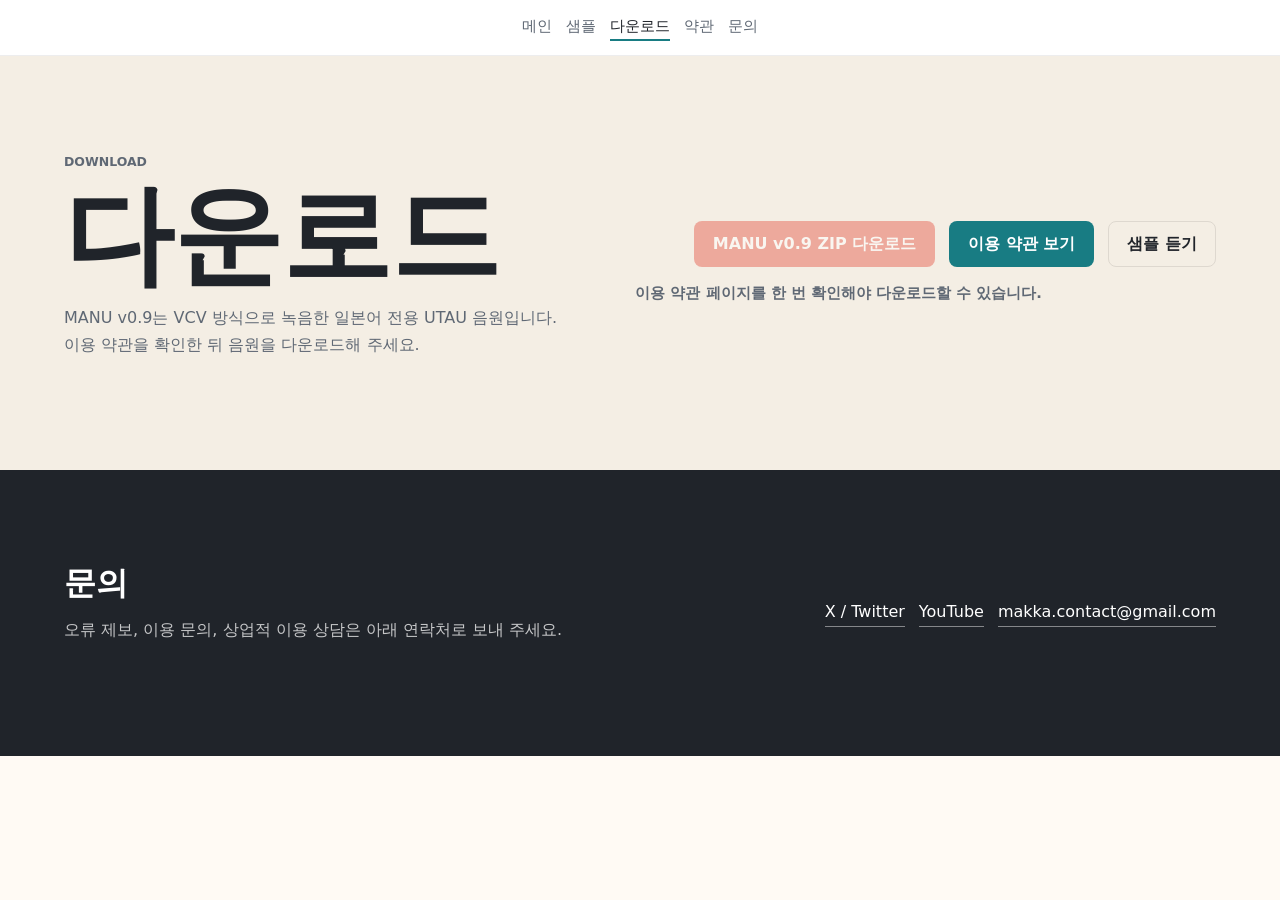
==== download/index.html @ 5106b084 ". ." ====
<!doctype html>
<html lang="ko">
  <head>
    <meta charset="utf-8">
    <meta name="viewport" content="width=device-width, initial-scale=1">
    <title>MANU 다운로드</title>
    <meta
      name="description"
      content="MANU v0.9 UTAU 음원을 다운로드할 수 있는 페이지입니다."
    >
    <link rel="icon" href="data:image/svg+xml,%3Csvg xmlns='http://www.w3.org/2000/svg' viewBox='0 0 64 64'%3E%3Crect width='64' height='64' rx='12' fill='%23187c83'/%3E%3Cpath d='M20 41V19h7v8h10v-8h7v22h-7v-8H27v8z' fill='white'/%3E%3C/svg%3E">
    <link rel="stylesheet" href="../styles.css?v=20260525-header">
  </head>
  <body>
    <header class="site-header">
      <nav class="site-nav" aria-label="주요 메뉴">
        <a href="../index.html">메인</a>
        <a href="../sample">샘플</a>
        <a href="../download" aria-current="page">다운로드</a>
        <a href="../terms">약관</a>
        <a href="#contact">문의</a>
      </nav>
    </header>

    <main id="top">
      <section class="section download-band page-section" id="download" aria-labelledby="download-title">
        <div>
          <p class="eyebrow">Download</p>
          <h1 id="download-title">다운로드</h1>
          <p>
            MANU v0.9는 VCV 방식으로 녹음한 일본어 전용 UTAU 음원입니다.
            이용 약관을 확인한 뒤 음원을 다운로드해 주세요.
          </p>
        </div>
        <div class="download-actions">
          <a
            class="button primary"
            id="voicebankDownload"
            href="../downloads/manu-v0.9.zip"
            download
            data-requires-terms="true"
          >
            MANU v0.9 ZIP 다운로드
          </a>
          <a class="button secondary" href="../terms">이용 약관 보기</a>
          <a class="button ghost dark" href="../sample">샘플 듣기</a>
          <p class="download-gate" id="downloadGateStatus" role="status" aria-live="polite"></p>
        </div>
      </section>
    </main>

    <footer class="site-footer" id="contact">
      <div>
        <h2>문의</h2>
        <p>오류 제보, 이용 문의, 상업적 이용 상담은 아래 연락처로 보내 주세요.</p>
      </div>
      <address class="contact-links">
        <a href="https://x.com/MARU_VOC" target="_blank" rel="noreferrer">X / Twitter</a>
        <a href="https://www.youtube.com/" target="_blank" rel="noreferrer">YouTube</a>
        <a href="mailto:makka.contact@gmail.com">makka.contact@gmail.com</a>
      </address>
    </footer>

    <script src="../script.js?v=20260525-filecheck"></script>
  </body>
</html>
---- styles.css ----
:root {
  --ink: #20242a;
  --muted: #5f6874;
  --paper: #fffaf4;
  --panel: #ffffff;
  --teal: #187c83;
  --teal-deep: #0f565e;
  --coral: #e65f50;
  --yellow: #f2bd4b;
  --line: #ded8cf;
  --shadow: 0 20px 60px rgba(32, 36, 42, 0.16);
}

* {
  box-sizing: border-box;
}

html {
  scroll-behavior: smooth;
}

body {
  margin: 0;
  color: var(--ink);
  background: var(--paper);
  font-family: "Pretendard", "Noto Sans KR", "Apple SD Gothic Neo", system-ui, sans-serif;
  line-height: 1.65;
  opacity: 1;
  transform: translateY(0);
  transition:
    opacity 220ms ease,
    transform 220ms ease;
}

@starting-style {
  body {
    opacity: 0;
    transform: translateY(8px);
  }
}

body.is-leaving {
  opacity: 0;
  transform: translateY(-8px);
}

html.is-glitching::before,
html.is-glitching::after {
  position: fixed;
  inset: 0;
  z-index: 9999;
  content: "";
  pointer-events: none;
}

html.is-glitching::before {
  background:
    linear-gradient(90deg, rgba(230, 95, 80, 0.18), transparent 18%, rgba(24, 124, 131, 0.2) 48%, transparent 74%),
    repeating-linear-gradient(0deg, transparent 0 7px, rgba(255, 255, 255, 0.14) 8px, transparent 10px);
  mix-blend-mode: screen;
  opacity: 0.16;
  animation: glitch-flash 220ms steps(2, end) forwards;
}

html.is-glitching::after {
  background:
    linear-gradient(90deg, transparent 0 10%, rgba(255, 255, 255, 0.28) 11%, transparent 13%),
    linear-gradient(90deg, rgba(114, 213, 207, 0.2), rgba(230, 95, 80, 0.16));
  clip-path: inset(42% 0 44% 0);
  opacity: 0.12;
  transform: translateX(-10px);
  animation: glitch-slice 220ms steps(3, end) forwards;
}

@keyframes glitch-flash {
  0% {
    opacity: 0.18;
    transform: translateX(0);
  }

  32% {
    opacity: 0.38;
    transform: translateX(3px);
  }

  58% {
    opacity: 0.22;
    transform: translateX(-2px);
  }

  100% {
    opacity: 0;
    transform: translateX(0);
  }
}

@keyframes glitch-slice {
  0% {
    opacity: 0.12;
    clip-path: inset(18% 0 74% 0);
    transform: translateX(-10px);
  }

  38% {
    opacity: 0.42;
    clip-path: inset(44% 0 43% 0);
    transform: translateX(12px);
  }

  72% {
    opacity: 0.22;
    clip-path: inset(64% 0 26% 0);
    transform: translateX(-6px);
  }

  100% {
    opacity: 0;
    clip-path: inset(42% 0 44% 0);
    transform: translateX(0);
  }
}

a {
  color: inherit;
  text-decoration: none;
}

a:hover {
  text-decoration: underline;
}

:focus-visible {
  outline: 3px solid var(--yellow);
  outline-offset: 4px;
}

.site-header {
  position: sticky;
  top: 0;
  z-index: 20;
  display: flex;
  align-items: center;
  justify-content: center;
  gap: 24px;
  padding: 14px clamp(18px, 4vw, 56px);
  background: #fff;
  border-bottom: 1px solid rgba(32, 36, 42, 0.08);
  backdrop-filter: blur(14px);
}

.site-nav,
.hero-actions,
.download-actions,
.link-row,
.contact-links {
  display: flex;
  align-items: center;
  gap: 14px;
}

.site-nav {
  flex-wrap: wrap;
  justify-content: center;
  font-size: 0.95rem;
  color: var(--muted);
}

.site-nav a {
  border-bottom: 2px solid transparent;
  transition:
    border-color 180ms ease,
    color 180ms ease;
}

.site-nav a:hover,
.site-nav a[aria-current="page"] {
  color: var(--ink);
  border-color: var(--teal);
  text-decoration: none;
}

.hero {
  position: relative;
  min-height: min(760px, calc(100svh - 64px));
  display: grid;
  align-items: end;
  overflow: hidden;
  background:
    radial-gradient(circle at 76% 36%, rgba(242, 189, 75, 0.22), transparent 28%),
    linear-gradient(135deg, #123c43 0%, #20242a 52%, #3e2933 100%);
}

.hero-scrim {
  position: absolute;
  inset: 0;
  width: 100%;
  height: 100%;
}

.hero-scrim {
  background:
    linear-gradient(90deg, rgba(11, 17, 20, 0.72) 0%, rgba(11, 17, 20, 0.48) 46%, rgba(11, 17, 20, 0.16) 100%),
    linear-gradient(0deg, rgba(11, 17, 20, 0.76) 0%, rgba(11, 17, 20, 0.08) 46%);
}

.hero-content {
  position: relative;
  max-width: 980px;
  padding: clamp(54px, 9vw, 110px) clamp(20px, 5vw, 72px);
  color: #fff;
}

.eyebrow {
  margin: 0 0 10px;
  color: var(--coral);
  font-size: 0.78rem;
  font-weight: 800;
  letter-spacing: 0;
  text-transform: uppercase;
}

h1,
h2,
h3,
p,
li,
dt,
dd {
  word-break: keep-all;
  overflow-wrap: normal;
}

a,
button,
.button,
.site-nav a {
  word-break: keep-all;
  overflow-wrap: normal;
  white-space: nowrap;
}

h1 {
  max-width: 900px;
  margin: 0;
  font-size: clamp(3rem, 10vw, 6.8rem);
  line-height: 0.98;
  letter-spacing: 0;
}

h2 {
  margin: 0;
  font-size: clamp(2rem, 4.5vw, 3.35rem);
  line-height: 1.1;
  letter-spacing: 0;
}

h3 {
  margin: 0 0 8px;
  font-size: 1.2rem;
}

.hero-copy {
  max-width: 680px;
  margin: 22px 0 0;
  font-size: clamp(1.05rem, 2vw, 1.32rem);
}

.hero-meta {
  display: flex;
  flex-wrap: wrap;
  gap: 10px;
  margin: 26px 0 0;
}

.hero-meta div {
  min-width: 136px;
  padding: 12px 14px;
  background: rgba(255, 255, 255, 0.13);
  border: 1px solid rgba(255, 255, 255, 0.28);
  border-radius: 8px;
}

.hero-meta dt {
  color: rgba(255, 255, 255, 0.72);
  font-size: 0.78rem;
}

.hero-meta dd {
  margin: 2px 0 0;
  font-weight: 800;
}

.button {
  display: inline-flex;
  min-height: 46px;
  align-items: center;
  justify-content: center;
  padding: 11px 18px;
  border: 1px solid transparent;
  border-radius: 8px;
  font-weight: 800;
  text-align: center;
  line-height: 1.25;
  cursor: pointer;
}

.button[aria-disabled="true"] {
  cursor: not-allowed;
  opacity: 0.48;
}

.primary {
  color: #fff;
  background: var(--coral);
}

.secondary {
  color: #fff;
  background: var(--teal);
}

.ghost {
  color: #fff;
  border-color: rgba(255, 255, 255, 0.5);
  background: rgba(255, 255, 255, 0.12);
}

.ghost.dark {
  color: var(--ink);
  border-color: var(--line);
  background: transparent;
}

.hero-actions,
.download-actions {
  flex-wrap: wrap;
  margin-top: 30px;
}

.band,
.section,
.site-footer {
  padding: clamp(56px, 8vw, 96px) clamp(20px, 5vw, 72px);
}

.intro {
  background: var(--teal-deep);
  color: #fff;
}

.intro p {
  max-width: 980px;
  margin: 0 auto;
  font-size: clamp(1.1rem, 2.2vw, 1.55rem);
  font-weight: 700;
}

.section {
  max-width: 1220px;
  margin: 0 auto;
}

.two-column {
  display: grid;
  grid-template-columns: minmax(0, 0.86fr) minmax(300px, 1fr);
  gap: clamp(28px, 6vw, 72px);
  align-items: start;
}

.section-copy,
.section-heading p,
.download-band p,
.site-footer p {
  max-width: 680px;
  color: var(--muted);
}

.demo-panel,
.rule-card,
.credit-box,
.admin-panel,
.sample-form {
  background: var(--panel);
  border: 1px solid var(--line);
  border-radius: 8px;
  box-shadow: var(--shadow);
}

.demo-panel {
  overflow: hidden;
}

.sample-list {
  display: grid;
  gap: 18px;
}

.sample-card {
  overflow: hidden;
}

.sample-card-body {
  padding: 18px;
}

.sample-card-body h2 {
  font-size: clamp(1.28rem, 2vw, 1.72rem);
}

.sample-card-body p {
  margin: 8px 0 0;
  color: var(--muted);
}

.sample-card-meta {
  display: block;
  margin-top: 10px;
  color: var(--teal-deep);
  font-size: 0.86rem;
  font-weight: 800;
}

.video-frame {
  aspect-ratio: 16 / 9;
  width: 100%;
  background: #101417;
}

.video-frame iframe {
  display: block;
  width: 100%;
  height: 100%;
  border: 0;
}

.link-row {
  flex-wrap: wrap;
  margin-top: 16px;
  color: var(--teal-deep);
  font-weight: 800;
}

.info-grid {
  display: grid;
  grid-template-columns: minmax(220px, 0.42fr) minmax(0, 1fr);
  gap: clamp(28px, 6vw, 72px);
}

.spec-list {
  display: grid;
  grid-template-columns: repeat(2, minmax(0, 1fr));
  gap: 12px;
  margin: 0;
}

.spec-list div {
  padding: 18px;
  background: #fff;
  border: 1px solid var(--line);
  border-radius: 8px;
}

.spec-list dt {
  color: var(--muted);
  font-size: 0.86rem;
}

.spec-list dd {
  margin: 4px 0 0;
  font-weight: 800;
}

.download-band,
.credit-band {
  max-width: none;
  display: grid;
  grid-template-columns: minmax(320px, 0.86fr) minmax(360px, 1fr);
  gap: clamp(28px, 6vw, 72px);
  align-items: center;
  background: #f4eee4;
}

.download-actions {
  min-width: 0;
  justify-content: flex-end;
  margin: 0;
}

.download-gate {
  flex-basis: 100%;
  max-width: none;
  margin: 0;
  color: var(--teal-deep);
  font-size: 0.92rem;
  font-weight: 800;
}

.terms-grid {
  display: grid;
  grid-template-columns: repeat(2, minmax(0, 1fr));
  gap: 18px;
  margin-top: 28px;
}

.terms-summary {
  margin-bottom: 30px;
}

.terms-document {
  display: grid;
  gap: 18px;
  margin-top: 30px;
}

.terms-block {
  padding: clamp(20px, 4vw, 32px);
  background: #fff;
  border: 1px solid var(--line);
  border-radius: 8px;
}

.terms-block h2 {
  font-size: clamp(1.55rem, 3vw, 2.35rem);
}

.terms-block h3 {
  margin-top: 28px;
  color: var(--teal-deep);
}

.terms-block p,
.terms-block li {
  max-width: 980px;
}

.terms-block ul {
  margin: 14px 0 0;
  padding-left: 22px;
}

.terms-block li + li {
  margin-top: 10px;
}

.terms-block ul ul {
  margin-top: 8px;
}

.terms-block blockquote {
  margin: 16px 0 0;
  padding: 16px 18px;
  color: var(--ink);
  background: #f4eee4;
  border-left: 5px solid var(--teal);
  border-radius: 8px;
  font-weight: 800;
  word-break: keep-all;
}

.rule-card {
  padding: 24px;
  box-shadow: none;
}

.rule-card ul {
  margin: 14px 0 0;
  padding-left: 20px;
}

.rule-card li + li {
  margin-top: 10px;
}

.allowed {
  border-top: 5px solid var(--teal);
}

.denied {
  border-top: 5px solid var(--coral);
}

.credit-box {
  width: min(520px, 100%);
  padding: 20px;
  box-shadow: none;
}

pre {
  margin: 0 0 14px;
  white-space: pre-wrap;
  word-break: break-word;
  font: 700 0.95rem/1.6 "Consolas", "Courier New", monospace;
}

.copy-status {
  min-height: 1.5em;
  margin: 10px 0 0;
  color: var(--teal-deep);
  font-weight: 800;
}

.site-footer {
  display: flex;
  justify-content: space-between;
  gap: 30px;
  color: #fff;
  background: #20242a;
}

.site-footer h2 {
  font-size: 2rem;
}

.site-footer p {
  color: rgba(255, 255, 255, 0.74);
}

.contact-links {
  flex-wrap: wrap;
  justify-content: flex-end;
  font-style: normal;
}

.contact-links a {
  color: #fff;
  border-bottom: 1px solid rgba(255, 255, 255, 0.45);
}

.admin-layout {
  display: grid;
  grid-template-columns: minmax(300px, 0.8fr) minmax(360px, 1fr);
  gap: clamp(28px, 6vw, 72px);
  align-items: start;
}

.sample-form,
.admin-panel {
  padding: 22px;
  box-shadow: none;
}

.sample-form {
  display: grid;
  gap: 16px;
  margin-top: 28px;
}

.sample-form label,
.export-box {
  display: grid;
  gap: 8px;
  color: var(--muted);
  font-size: 0.88rem;
  font-weight: 800;
}

.sample-form input,
.sample-form textarea,
.export-box textarea {
  width: 100%;
  border: 1px solid var(--line);
  border-radius: 8px;
  padding: 12px 14px;
  color: var(--ink);
  background: #fff;
  font: inherit;
}

.sample-form textarea,
.export-box textarea {
  resize: vertical;
}

.admin-panel-heading {
  display: flex;
  align-items: center;
  justify-content: space-between;
  gap: 18px;
  margin-bottom: 18px;
}

.admin-panel-heading h2 {
  font-size: clamp(1.45rem, 2.4vw, 2rem);
}

.admin-panel-heading span {
  color: var(--teal-deep);
  font-weight: 900;
}

.admin-sample-list {
  display: grid;
  gap: 12px;
}

.admin-sample-item {
  display: grid;
  gap: 12px;
  padding: 14px;
  border: 1px solid var(--line);
  border-radius: 8px;
  background: #fffaf4;
}

.admin-sample-item h3 {
  margin: 0;
}

.admin-sample-item p {
  margin: 0;
  color: var(--muted);
}

.admin-item-actions,
.admin-actions {
  display: flex;
  flex-wrap: wrap;
  gap: 10px;
}

.admin-item-actions .button,
.admin-actions .button {
  min-height: 40px;
  padding: 9px 13px;
}

.export-box {
  margin-top: 18px;
}

@media (max-width: 860px) {
  .site-header,
  .site-footer {
    align-items: center;
    flex-direction: column;
  }

  .site-nav {
    justify-content: center;
  }

  .contact-links {
    justify-content: flex-start;
  }

  .hero {
    min-height: 720px;
  }

  .hero-scrim {
    background: linear-gradient(0deg, rgba(11, 17, 20, 0.84) 0%, rgba(11, 17, 20, 0.34) 100%);
  }

  .two-column,
  .info-grid,
  .admin-layout,
  .download-band,
  .credit-band,
  .terms-grid {
    grid-template-columns: 1fr;
  }

  .download-actions {
    justify-content: flex-start;
  }

  .spec-list {
    grid-template-columns: 1fr;
  }
}

@media (max-width: 480px) {
  .site-header {
    position: static;
  }

  .hero {
    min-height: 680px;
  }

  .hero-content {
    padding-top: 110px;
  }

  .hero-actions,
  .download-actions {
    align-items: stretch;
    flex-direction: column;
  }

  .button {
    width: 100%;
  }
}

@media (prefers-reduced-motion: reduce) {
  html {
    scroll-behavior: auto;
  }

  body {
    opacity: 1;
    transform: none;
    transition: none;
  }

  html.is-glitching::before,
  html.is-glitching::after {
    animation: none;
    opacity: 0;
  }
}
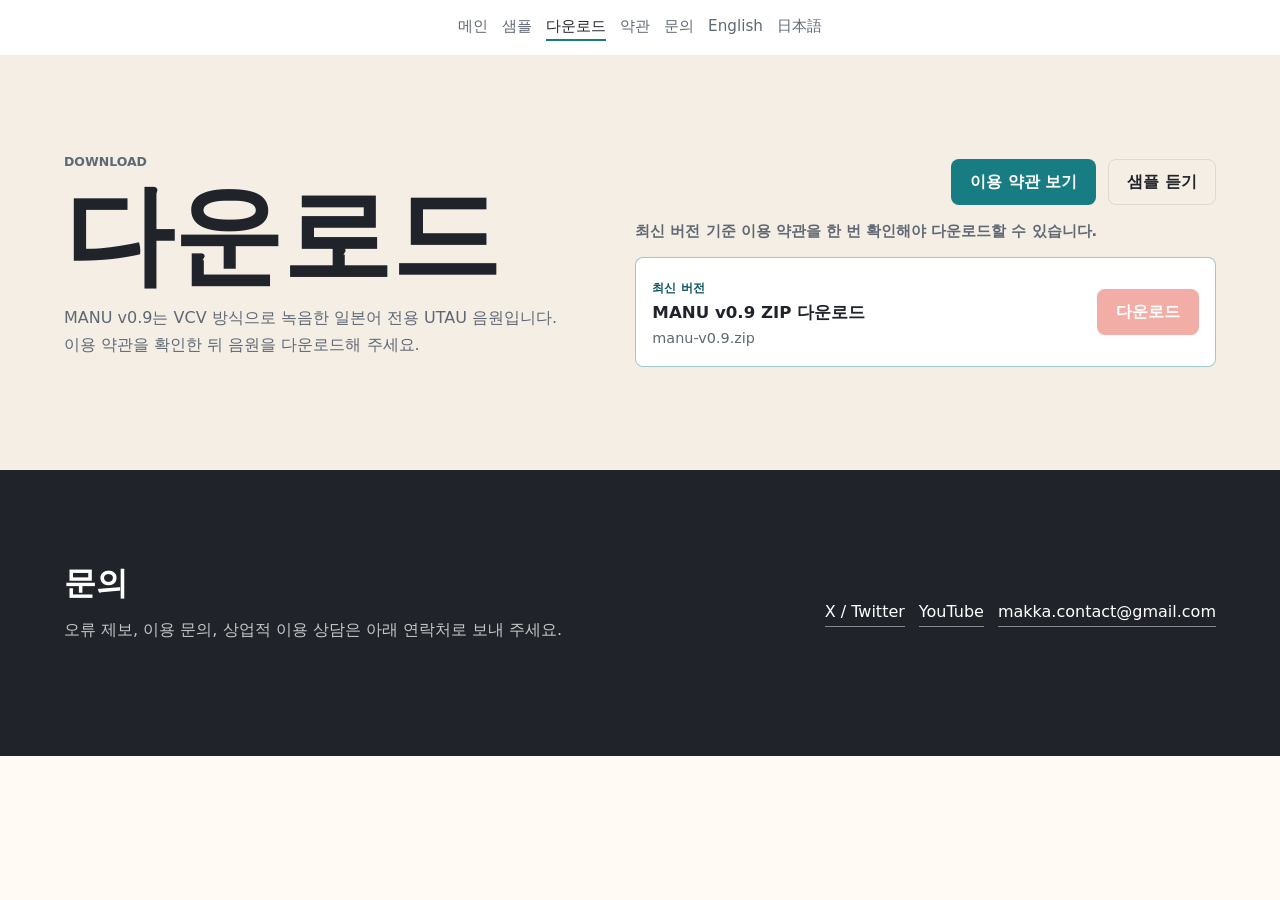
==== commit 65eac456: "Add English & Japanese pages and i18n Add full English and Japanese localized site pages (index, dow" ====
--- a/download/index.html
+++ b/download/index.html
@@ -14,11 +14,13 @@
   <body>
     <header class="site-header">
       <nav class="site-nav" aria-label="주요 메뉴">
-        <a href="../index.html">메인</a>
-        <a href="../sample">샘플</a>
-        <a href="../download" aria-current="page">다운로드</a>
-        <a href="../terms">약관</a>
+        <a href="../">메인</a>
+        <a href="../sample/">샘플</a>
+        <a href="../download/" aria-current="page">다운로드</a>
+        <a href="../terms/">약관</a>
         <a href="#contact">문의</a>
+        <a href="../en/download/">English</a>
+        <a href="../ja/download/">日本語</a>
       </nav>
     </header>
 
@@ -32,19 +34,13 @@
             이용 약관을 확인한 뒤 음원을 다운로드해 주세요.
           </p>
         </div>
-        <div class="download-actions">
-          <a
-            class="button primary"
-            id="voicebankDownload"
-            href="../downloads/manu-v0.9.zip"
-            download
-            data-requires-terms="true"
-          >
-            MANU v0.9 ZIP 다운로드
-          </a>
-          <a class="button secondary" href="../terms">이용 약관 보기</a>
-          <a class="button ghost dark" href="../sample">샘플 듣기</a>
+        <div class="download-actions download-list-panel">
+          <div class="download-toolbar">
+            <a class="button secondary" href="../terms/">이용 약관 보기</a>
+            <a class="button ghost dark" href="../sample/">샘플 듣기</a>
+          </div>
           <p class="download-gate" id="downloadGateStatus" role="status" aria-live="polite"></p>
+          <div class="download-list" id="downloadList" aria-label="MANU 다운로드 파일 목록"></div>
         </div>
       </section>
     </main>
@@ -61,6 +57,7 @@
       </address>
     </footer>
 
-    <script src="../script.js?v=20260525-filecheck"></script>
+    <script src="../download-data.js?v=20260525-downloads"></script>
+    <script src="../script.js?v=20260525-downloads"></script>
   </body>
 </html>
--- a/styles.css
+++ b/styles.css
@@ -486,6 +486,64 @@
   margin: 0;
 }
 
+.download-list-panel {
+  display: grid;
+  gap: 14px;
+  justify-content: stretch;
+}
+
+.download-toolbar {
+  display: flex;
+  flex-wrap: wrap;
+  justify-content: flex-end;
+  gap: 12px;
+}
+
+.download-list {
+  display: grid;
+  gap: 12px;
+  width: 100%;
+}
+
+.download-item {
+  display: grid;
+  grid-template-columns: minmax(0, 1fr) auto;
+  gap: 16px;
+  align-items: center;
+  padding: 16px;
+  background: #fff;
+  border: 1px solid var(--line);
+  border-radius: 8px;
+}
+
+.download-item h2 {
+  margin: 4px 0;
+  font-size: 1.04rem;
+}
+
+.download-item p {
+  margin: 0;
+  font-size: 0.9rem;
+}
+
+.download-version {
+  display: inline-flex;
+  color: var(--teal-deep);
+  font-size: 0.78rem;
+  font-weight: 900;
+  text-transform: uppercase;
+}
+
+.download-item.is-latest {
+  border-color: rgba(24, 124, 131, 0.42);
+}
+
+.download-item .button[aria-disabled="true"] {
+  pointer-events: auto;
+  cursor: not-allowed;
+  opacity: 0.5;
+}
+
 .download-gate {
   flex-basis: 100%;
   max-width: none;
@@ -671,6 +729,18 @@
   resize: vertical;
 }
 
+.file-picker-button {
+  position: relative;
+  overflow: hidden;
+}
+
+.file-picker-button input {
+  position: absolute;
+  inset: 0;
+  opacity: 0;
+  pointer-events: none;
+}
+
 .admin-panel-heading {
   display: flex;
   align-items: center;
@@ -764,6 +834,10 @@
     justify-content: flex-start;
   }
 
+  .download-toolbar {
+    justify-content: flex-start;
+  }
+
   .spec-list {
     grid-template-columns: 1fr;
   }
@@ -788,6 +862,10 @@
     flex-direction: column;
   }
 
+  .download-item {
+    grid-template-columns: 1fr;
+  }
+
   .button {
     width: 100%;
   }
